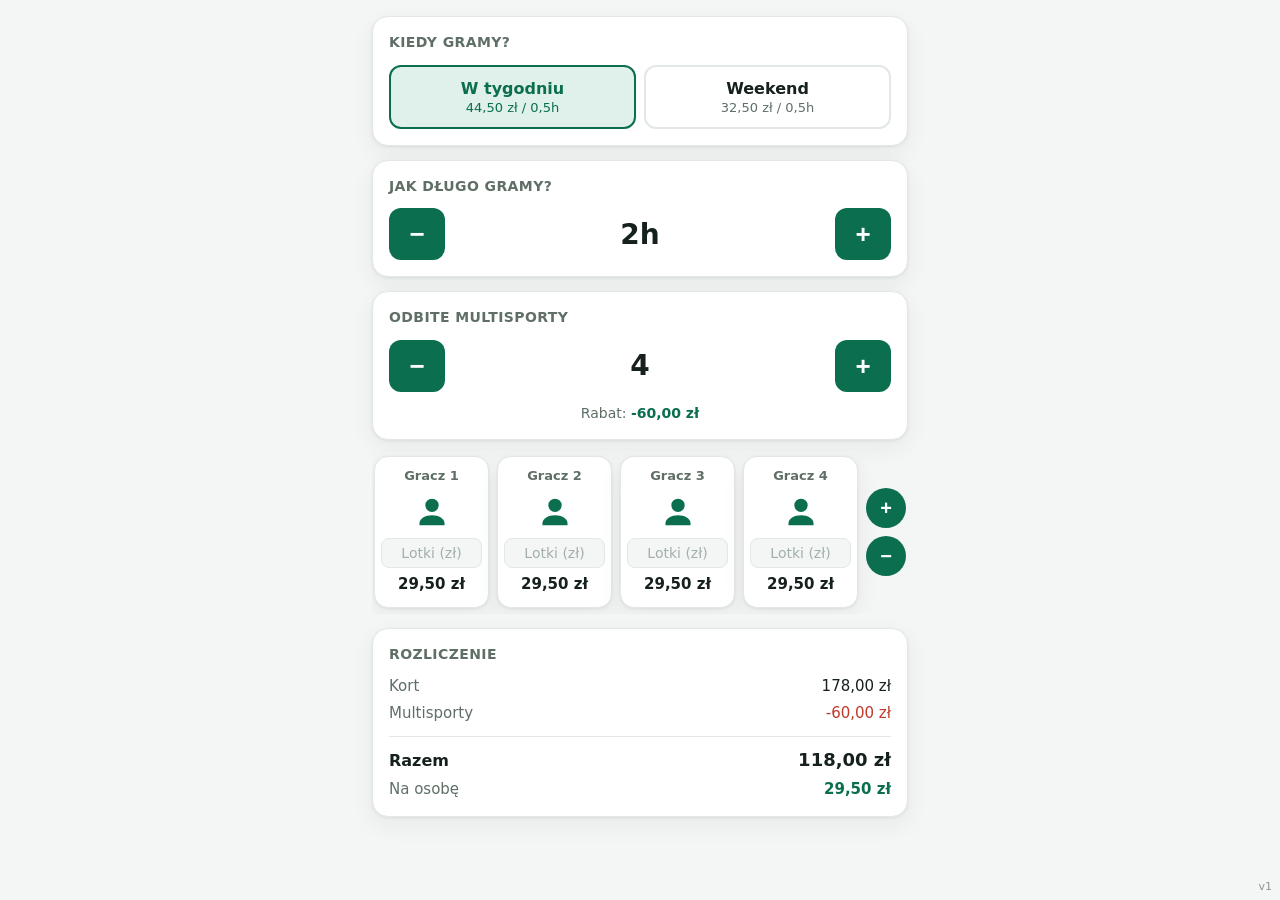
==== index.html @ c754ff8b "Initial commit: IleZaDzis PWA" ====
<!DOCTYPE html>
<html lang="pl">
<head>
  <meta charset="UTF-8">
  <meta name="viewport" content="width=device-width, initial-scale=1, viewport-fit=cover">
  <meta name="theme-color" content="#0b6e4f">
  <meta name="description" content="IleZaDzis - szybkie rozliczenie kosztów kortu do badmintona">
  <title>IleZaDzis</title>
  <link rel="manifest" href="manifest.webmanifest">
  <link rel="icon" href="icon-192.png" type="image/png">
  <link rel="apple-touch-icon" href="icon-192.png">
  <link rel="stylesheet" href="styles.css">
</head>
<body>
  <main>
    <section class="card">
      <h2>Kiedy gramy?</h2>
      <div class="segmented" id="dayType" role="group" aria-label="Wybór ceny">
        <button type="button" data-day="weekday" class="seg-btn" aria-pressed="false">
          <span class="seg-label">W tygodniu</span>
          <span class="seg-price">44,50 zł / 0,5h</span>
        </button>
        <button type="button" data-day="weekend" class="seg-btn" aria-pressed="false">
          <span class="seg-label">Weekend</span>
          <span class="seg-price">32,50 zł / 0,5h</span>
        </button>
      </div>
    </section>

    <section class="card">
      <h2>Jak długo gramy?</h2>
      <div class="stepper">
        <button type="button" class="step-btn" data-action="dec" data-target="time" aria-label="Zmniejsz czas">−</button>
        <div class="value" id="timeValue">2h</div>
        <button type="button" class="step-btn" data-action="inc" data-target="time" aria-label="Zwiększ czas">+</button>
      </div>
    </section>

    <section class="card">
      <h2>Odbite multisporty</h2>
      <div class="stepper">
        <button type="button" class="step-btn" data-action="dec" data-target="multisport" aria-label="Zmniejsz multisporty">−</button>
        <div class="value" id="multiValue">4</div>
        <button type="button" class="step-btn" data-action="inc" data-target="multisport" aria-label="Zwiększ multisporty">+</button>
      </div>
      <p class="hint" id="multiHint"></p>
    </section>

    <section class="tiles" id="tiles"></section>

    <section class="card summary" aria-live="polite">
      <h2>Rozliczenie</h2>
      <dl id="summary"></dl>
    </section>
  </main>

  <div class="version" id="version"></div>

  <script src="app.js"></script>
</body>
</html>
---- styles.css ----
:root {
  --bg: #f4f6f5;
  --card: #ffffff;
  --text: #16211c;
  --muted: #5f6f66;
  --accent: #0b6e4f;
  --accent-soft: #e0f0ea;
  --border: #e2e8e4;
  --negative: #c0392b;
  --radius: 16px;
  --shadow: 0 1px 3px rgba(22, 33, 28, 0.08), 0 8px 24px rgba(22, 33, 28, 0.06);
}

* { box-sizing: border-box; }

html, body { margin: 0; padding: 0; }

body {
  font-family: system-ui, -apple-system, "Segoe UI", Roboto, Helvetica, Arial, sans-serif;
  background: var(--bg);
  color: var(--text);
  line-height: 1.4;
  -webkit-font-smoothing: antialiased;
}

main {
  max-width: 560px;
  margin: 0 auto;
  padding: 16px 12px calc(40px + env(safe-area-inset-bottom));
  display: flex;
  flex-direction: column;
  gap: 14px;
}

.card {
  background: var(--card);
  border-radius: var(--radius);
  padding: 16px;
  box-shadow: var(--shadow);
  border: 1px solid var(--border);
}

.card h2 {
  margin: 0 0 12px;
  font-size: 14px;
  font-weight: 600;
  text-transform: uppercase;
  letter-spacing: 0.4px;
  color: var(--muted);
}

/* Price segmented control */
.segmented {
  display: grid;
  grid-template-columns: 1fr 1fr;
  gap: 8px;
}

.seg-btn {
  display: flex;
  flex-direction: column;
  align-items: center;
  gap: 2px;
  padding: 12px 8px;
  border: 2px solid var(--border);
  border-radius: 12px;
  background: #fff;
  cursor: pointer;
  font-family: inherit;
  transition: border-color 0.15s, background 0.15s, transform 0.05s;
}

.seg-btn:active { transform: scale(0.98); }

.seg-btn .seg-label {
  font-size: 16px;
  font-weight: 600;
  color: var(--text);
}

.seg-btn .seg-price {
  font-size: 13px;
  color: var(--muted);
}

.seg-btn.active {
  border-color: var(--accent);
  background: var(--accent-soft);
}

.seg-btn.active .seg-label { color: var(--accent); }
.seg-btn.active .seg-price { color: var(--accent); }

/* Stepper */
.stepper {
  display: grid;
  grid-template-columns: 56px 1fr 56px;
  align-items: center;
  gap: 12px;
}

.step-btn {
  height: 52px;
  border: none;
  border-radius: 12px;
  background: var(--accent);
  color: #fff;
  font-size: 26px;
  font-weight: 700;
  line-height: 1;
  cursor: pointer;
  transition: background 0.15s, transform 0.05s;
}

.step-btn:active { transform: scale(0.96); }
.step-btn:disabled { background: #b8c7c0; cursor: default; }

.value {
  text-align: center;
  font-size: 28px;
  font-weight: 700;
  font-variant-numeric: tabular-nums;
}

.hint {
  margin: 12px 0 0;
  text-align: center;
  font-size: 14px;
  color: var(--muted);
}

.hint strong { color: var(--accent); }

/* Summary */
.summary dl {
  margin: 0;
  display: flex;
  flex-direction: column;
  gap: 6px;
}

.summary .row {
  display: flex;
  justify-content: space-between;
  align-items: baseline;
  font-size: 15px;
}

.summary .row dt { color: var(--muted); }
.summary .row dd { margin: 0; font-variant-numeric: tabular-nums; }

.summary .row.negative dd { color: var(--negative); }

.summary .row.total {
  margin-top: 6px;
  padding-top: 10px;
  border-top: 1px solid var(--border);
  font-weight: 700;
  font-size: 16px;
}

.summary .row.total dt { color: var(--text); }
.summary .row.total dd { font-size: 18px; }

.summary .row.per-person dd { font-weight: 700; color: var(--accent); }

/* Player tiles */
.tiles {
  display: flex;
  flex-wrap: nowrap;
  gap: 8px;
  overflow-x: auto;
  padding: 2px 2px 6px;
  -webkit-overflow-scrolling: touch;
  scrollbar-width: thin;
}

.tile {
  flex: 1 1 72px;
  min-width: 72px;
  max-width: 120px;
  display: flex;
  flex-direction: column;
  align-items: center;
  gap: 6px;
  background: var(--card);
  border: 1px solid var(--border);
  border-radius: 14px;
  padding: 10px 6px 12px;
  box-shadow: var(--shadow);
}

.tile-name {
  font-size: 13px;
  font-weight: 600;
  color: var(--muted);
  white-space: nowrap;
}

.tile-icon {
  width: 40px;
  height: 40px;
  color: var(--accent);
}

.tile-icon svg { width: 100%; height: 100%; display: block; }

.tile-shuttle {
  width: 100%;
  padding: 6px 4px;
  text-align: center;
  font-size: 14px;
  font-family: inherit;
  border: 1px solid var(--border);
  border-radius: 8px;
  background: var(--bg);
  color: var(--text);
  -moz-appearance: textfield;
  appearance: textfield;
}

.tile-shuttle:focus {
  outline: 2px solid var(--accent);
  outline-offset: 1px;
  border-color: var(--accent);
  background: #fff;
}

.tile-shuttle::-webkit-outer-spin-button,
.tile-shuttle::-webkit-inner-spin-button { -webkit-appearance: none; margin: 0; }

.tile-shuttle::placeholder { color: #a3b0aa; }

.tile-amount {
  font-size: 15px;
  font-weight: 700;
  font-variant-numeric: tabular-nums;
  color: var(--text);
  white-space: nowrap;
}

.tile-amount.negative { color: var(--negative); }

.tile-amount.zero { color: var(--muted); font-weight: 600; }

.tiles-control {
  flex: 0 0 auto;
  display: flex;
  flex-direction: column;
  align-items: center;
  justify-content: center;
  gap: 8px;
}

.player-btn {
  width: 40px;
  height: 40px;
  border: none;
  border-radius: 50%;
  background: var(--accent);
  color: #fff;
  font-size: 20px;
  font-weight: 700;
  line-height: 1;
  cursor: pointer;
  transition: background 0.15s, transform 0.05s;
}

.player-btn:active { transform: scale(0.94); }
.player-btn:disabled { background: #b8c7c0; cursor: default; }

.version {
  position: fixed;
  right: 8px;
  bottom: 6px;
  font-size: 11px;
  color: var(--muted);
  opacity: 0.7;
  user-select: none;
  pointer-events: none;
}
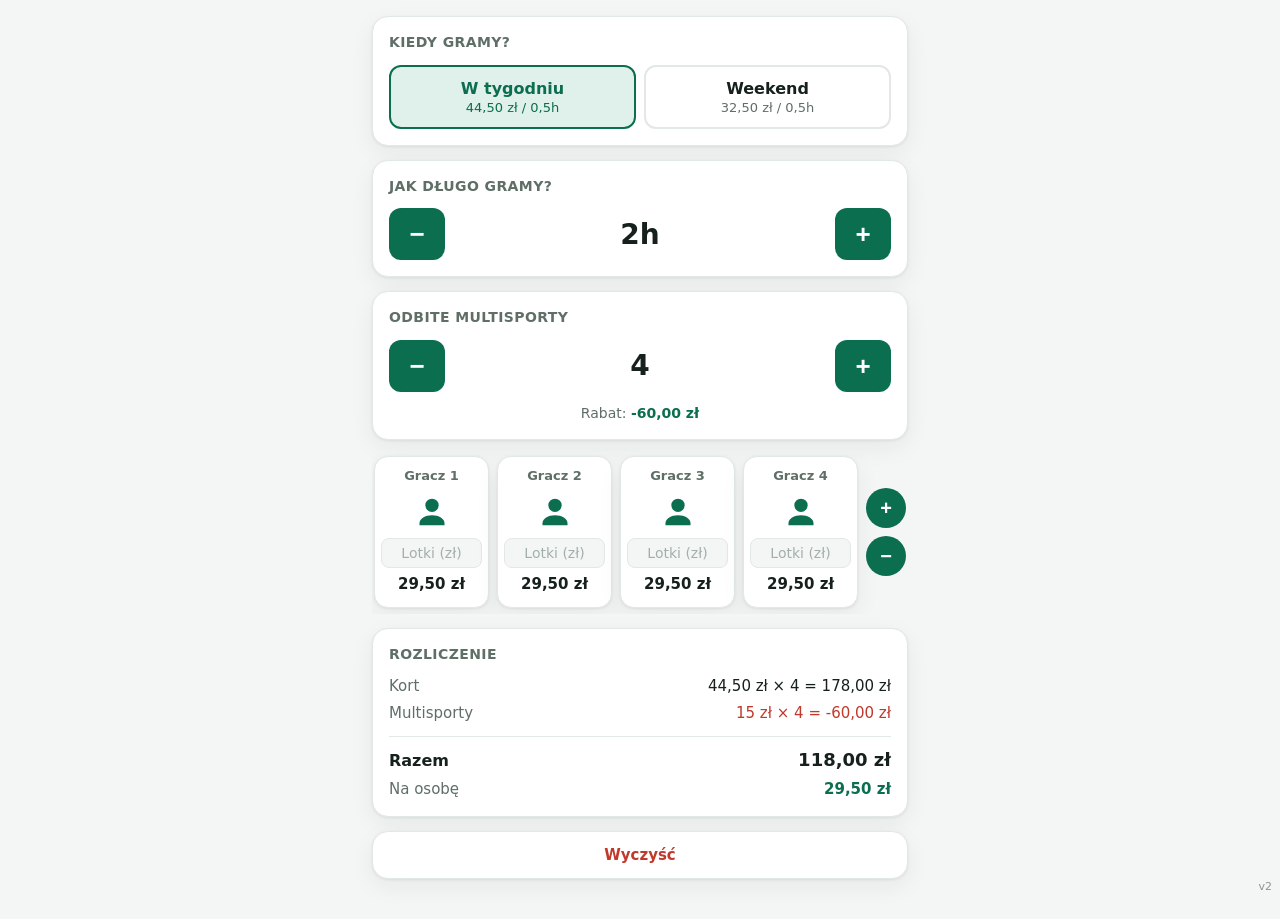
==== commit 53e54250: "Add settlement breakdown and clear button (v2)" ====
--- a/index.html
+++ b/index.html
@@ -52,6 +52,8 @@
       <h2>Rozliczenie</h2>
       <dl id="summary"></dl>
     </section>
+
+    <button type="button" class="clear-btn" id="clearBtn">Wyczyść</button>
   </main>
 
   <div class="version" id="version"></div>
--- a/styles.css
+++ b/styles.css
@@ -279,3 +279,19 @@
   user-select: none;
   pointer-events: none;
 }
+
+.clear-btn {
+  width: 100%;
+  padding: 14px;
+  border: 1px solid var(--border);
+  border-radius: var(--radius);
+  background: var(--card);
+  color: var(--negative);
+  font-size: 15px;
+  font-weight: 600;
+  font-family: inherit;
+  cursor: pointer;
+  box-shadow: var(--shadow);
+}
+
+.clear-btn:active { background: #f8ece9; }
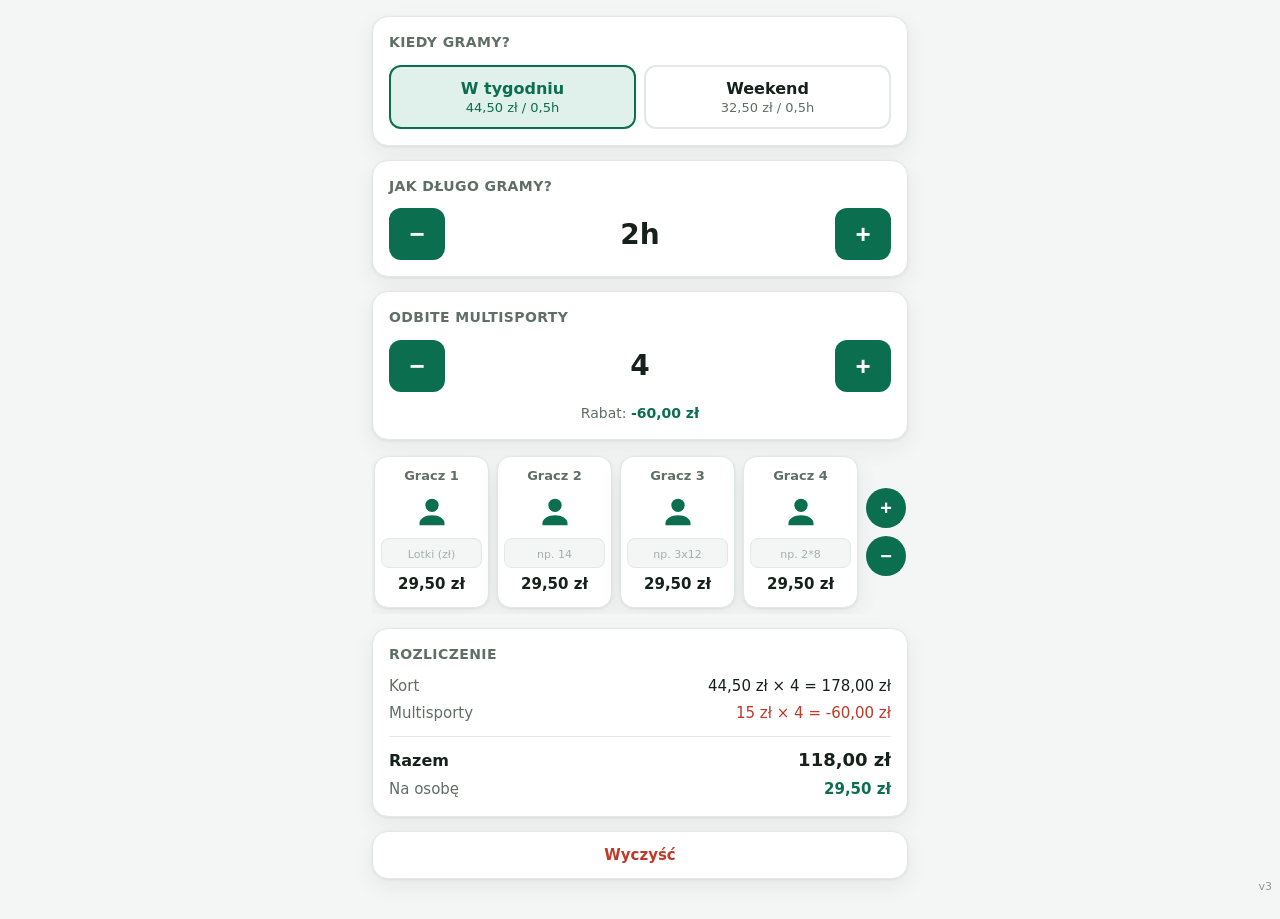
==== commit 2ab89015: "Fix shuttle URL persistence and validation (v3)" ====
--- a/index.html
+++ b/index.html
@@ -58,6 +58,7 @@
 
   <div class="version" id="version"></div>
 
+  <script src="calculator.js"></script>
   <script src="app.js"></script>
 </body>
 </html>
--- a/styles.css
+++ b/styles.css
@@ -226,10 +226,22 @@
   background: #fff;
 }
 
+.tile-shuttle.invalid {
+  border-color: #e5a39b;
+  background: #fff5f3;
+}
+
+.tile-shuttle.invalid:focus {
+  outline-color: var(--negative);
+}
+
 .tile-shuttle::-webkit-outer-spin-button,
 .tile-shuttle::-webkit-inner-spin-button { -webkit-appearance: none; margin: 0; }
 
-.tile-shuttle::placeholder { color: #a3b0aa; }
+.tile-shuttle::placeholder {
+  color: #a3b0aa;
+  font-size: 11px;
+}
 
 .tile-amount {
   font-size: 15px;
